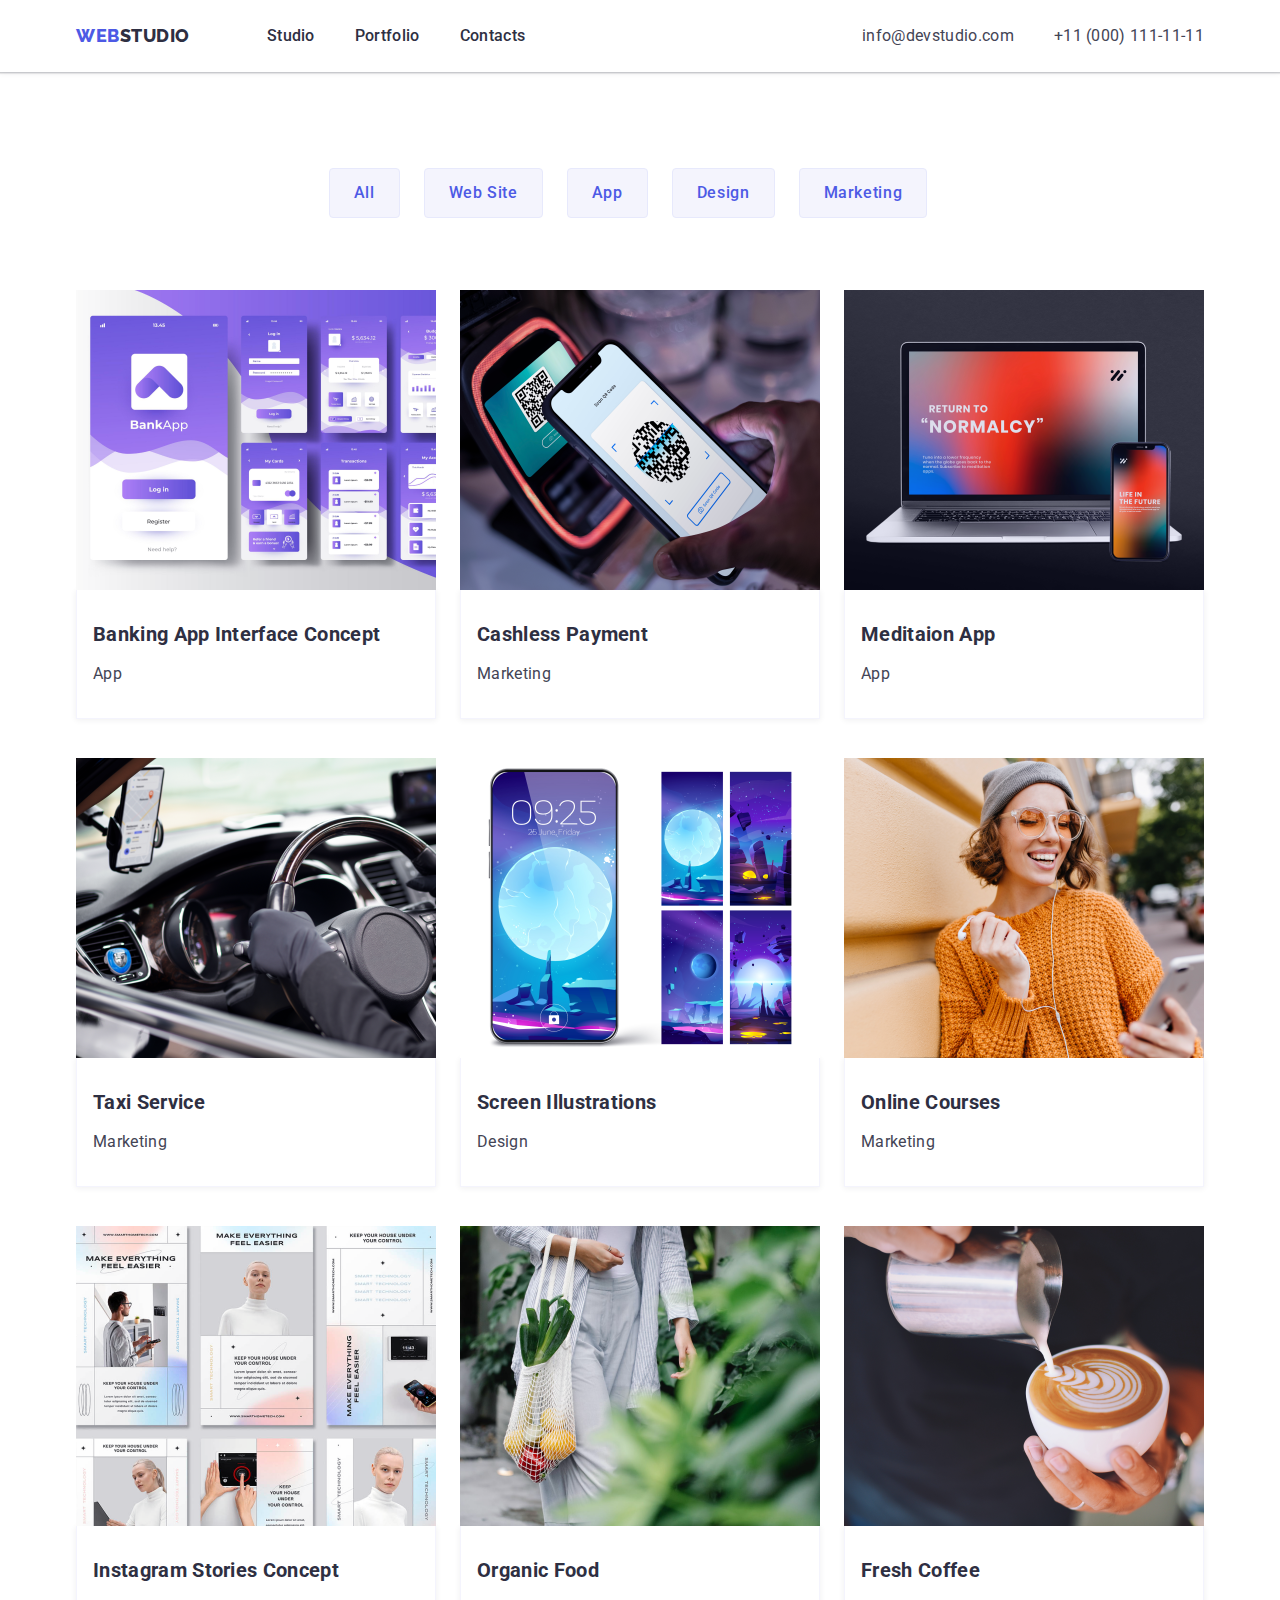
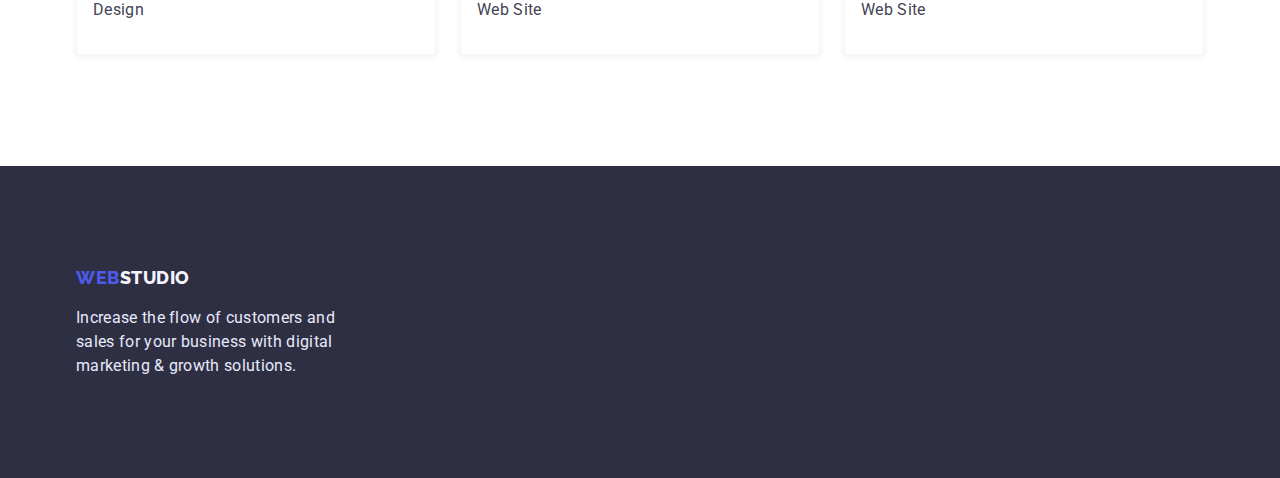
==== portfolio.html @ a2fa14a3 "v.1" ====
<!DOCTYPE html>
<html lang="en">
  <head>
    <meta charset="UTF-8" />
    <meta http-equiv="X-UA-Compatible" content="IE=edge" />
    <meta name="viewport" content="width=device-width, initial-scale=1.0" />
    <link rel="preconnect" href="https://fonts.googleapis.com" />
    <link rel="preconnect" href="https://fonts.gstatic.com" crossorigin />
    <link rel="stylesheet" href="./css/modern-normalize.css" />
    <link
      href="https://fonts.googleapis.com/css2?family=Raleway:wght@800&family=Roboto:wght@400;500;700;900&display=swap"
      rel="stylesheet"
    />
    <link rel="stylesheet" href="./css/styles.css" />
    <title>Portfolio</title>
  </head>
  <body>
    <header class="shadow-header">
      <div class="container btn-container">
        <nav class="primary-nav">
          <a href="./index.html" class="header-logo-web link"
            >Web <span class="header-logo-studio link">studio</span></a
          >
          <ul class="list nav-items">
            <li>
              <a href="./index.html" class="header-navigation link">Studio</a>
            </li>
            <li>
              <a href="./portfolio.html" class="header-navigation link"
                >Portfolio</a
              >
            </li>
            <li>
              <a href="Contacts" class="header-navigation link">Contacts</a>
            </li>
          </ul>
        </nav>
        <ul class="list nav-items">
          <li>
            <a href="mailto:info@devstudio.com" class="contact-link link"
              >info@devstudio.com</a
            >
          </li>
          <li>
            <a href="tel:110001111111" class="contact-link link"
              >+11 (000) 111-11-11</a
            >
          </li>
        </ul>
      </div>
    </header>
    <main>
      <section class="section-size-all">
        <div class="container">
          <ul class="list section-button">
            <li><button type="button" class="header-button">All</button></li>
            <li>
              <button type="button" class="header-button">Web Site</button>
            </li>
            <li><button type="button" class="header-button">App</button></li>
            <li><button type="button" class="header-button">Design</button></li>
            <li>
              <button type="button" class="header-button">Marketing</button>
            </li>
          </ul>
          <h1 class="visually-hidden">Portfolio</h1>
          <ul class="images-portfolio-list list">
            <li class="indent-one">
              <img
                src="images/image8.jpg"
                alt="image 8"
                width="360"
                height="300"
              />
              <div class="list-text">
                <h3 class="item">Banking App Interface Concept</h3>
                <p class="section-item">App</p>
              </div>
            </li>
            <li class="indent-one">
              <img
                src="images/image9.jpg"
                alt="image 9"
                width="360"
                height="300"
              />
              <div class="list-text">
                <h3 class="item">Cashless Payment</h3>
                <p class="section-item">Marketing</p>
              </div>
            </li>
            <li class="indent-one">
              <img
                src="images/image10.jpg"
                alt="image 10"
                width="360"
                height="300"
              />
              <div class="list-text">
                <h3 class="item">Meditaion App</h3>
                <p class="section-item">App</p>
              </div>
            </li>
            <li class="indent-one">
              <img
                src="images/image11.jpg"
                alt="image 11"
                width="360"
                height="300"
              />
              <div class="list-text">
                <h3 class="item">Taxi Service</h3>
                <p class="section-item">Marketing</p>
              </div>
            </li>
            <li class="indent-one">
              <img
                src="images/image12.jpg"
                alt="image 12"
                width="360"
                height="300"
              />
              <div class="list-text">
                <h3 class="item">Screen Illustrations</h3>
                <p class="section-item">Design</p>
              </div>
            </li>
            <li class="indent-one">
              <img
                src="images/image13.jpg"
                alt="image 13"
                width="360"
                height="300"
              />
              <div class="list-text">
                <h3 class="item">Online Courses</h3>
                <p class="section-item">Marketing</p>
              </div>
            </li>
            <li class="indent-one">
              <img
                src="images/image14.jpg"
                alt="image 14"
                width="360"
                height="300"
              />
              <div class="list-text">
                <h3 class="item">Instagram Stories Concept</h3>
                <p class="section-item">Design</p>
              </div>
            </li>
            <li class="indent-one">
              <img
                src="images/image15.jpg"
                alt="image 15"
                width="360"
                height="300"
              />
              <div class="list-text">
                <h3 class="item">Organic Food</h3>
                <p class="section-item">Web Site</p>
              </div>
            </li>
            <li class="indent-one">
              <img
                src="images/image16.jpg"
                alt="image 16"
                width="360"
                height="300"
              />
              <div class="list-text">
                <h3 class="item">Fresh Coffee</h3>
                <p class="section-item">Web Site</p>
              </div>
            </li>
          </ul>
        </div>
      </section>
    </main>
    <footer class="footer-background btn-container">
      <div class="container">
        <a href="./index.html" class="header-logo-web link footer-logo"
          >Web <span class="header-logo-st link">studio</span></a
        >
        <p class="footer footer-content">
          Increase the flow of customers and sales for your business with
          digital marketing & growth solutions.
        </p>
      </div>
    </footer>
  </body>
</html>
---- css/styles.css ----
* {
  margin: 0;
  padding: 0;
  list-style: none;
  box-sizing: border-box;
}
p,
h1,
h2,
h3,
h4,
h5,
h6 {
  margin: 0;
}

ul,
ol {
  margin: 0;
  padding-left: 0;
}

.container {
  width: 1158px;
  margin: 0 auto;
  padding-left: 15px;
  padding-right: 15px;
  /* outline: 1px solid red; */
}

:root {
  --color-hover-focus: #4d5ae5;
  --background-btn: #4d5ae5;
  --color-text: #2e2f42;
  --font-primary: "Roboto";
  --font-secondary: "Raleway";
}

.visually-hidden {
  position: absolute;
  width: 1px;
  height: 1px;
  margin: -1px;
  border: 0;
  padding: 0;
  white-space: nowrap;
  clip-path: inset(100%);
  clip: rect(0 0 0 0);
  overflow: hidden;
}

body {
  font-family: var(--font-primary);
  color: var(--color-text);
  font-weight: 500;
  font-size: 16px;
  line-height: 1.5;
  letter-spacing: 0.02em;
}

/* Top */

.header-logo-web {
  font-family: var(--font-secondary);
  font-weight: 800;
  font-size: 18px;
  line-height: 1.33;
  display: flex;
  align-items: center;
  letter-spacing: 0.03em;
  text-transform: uppercase;
  color: var(--color-hover-focus);
}
.header-logo-studio {
  font-family: var(--font-secondary);
  font-weight: 800;
  font-size: 18px;
  line-height: 1.33;
  display: flex;
  align-items: center;
  letter-spacing: 0.03em;
  text-transform: uppercase;
  color: var(--color-text);
  padding-right: 77px;
}
.header-logo-st {
  font-family: var(--font-secondary);
  font-weight: 800;
  font-size: 18px;
  line-height: 1.17;
  display: flex;
  align-items: center;
  letter-spacing: 0.03em;
  text-transform: uppercase;
  color: #f4f4fd;
}
.header-navigation {
  color: var(--color-text);
}

.header-navigation:hover,
.header-navigation:focus {
  color: var(--color-hover-focus);
}

.shadow-header {
  box-shadow: 0px 2px 1px rgba(46, 47, 66, 0.08),
    0px 1px 1px rgba(46, 47, 66, 0.16), 0px 1px 6px rgba(46, 47, 66, 0.08);
}

.primary-nav {
  display: flex;
  align-items: center;
  margin-right: auto;
  padding: 0;
}

.nav-items {
  display: flex;
  align-items: center;
  gap: 40px;

  padding-top: 24px;
  margin-bottom: 24px;
  margin-left: auto;
}

.contact-link {
  color: #434455;
  font-weight: 400;
}

.contact-link:hover,
.contact-link:focus {
  color: var(--color-hover-focus);
}

/* Main Page */
.title {
  font-size: 56px;
  line-height: 1.07;
  color: #ffffff;
  text-align: center;
}
.section-background {
  background: #2e2f42;
  background-image: linear-gradient(
    rgba(46, 47, 66, 0.7), 
    rgba(46, 47, 66, 0.7)
    ), 
    url(../images/people-office-bg.jpg);
  background-repeat: no-repeat;
  background-position: center;
  background-size: cover;
  margin: auto;
  background-position: center;
  padding-top: 192px;
  padding-bottom: 192px;
}

.indent-title {
  max-width: 492px;
  margin: 0 auto;
  margin-bottom: 48px;
  max-width: 496px;
}
.header-btn {
  font-weight: 500;
  font-size: 16px;
  line-height: 1.19;
  flex-direction: row;
  align-items: flex-start;
  padding: 16px 32px;
  gap: 10px;
  align-items: center;
  letter-spacing: 0.04em;
  color: #ffffff;
  background: var(--background-btn);
  cursor: pointer;
  font-family: inherit;
  border: none;
  width: 170px;
  height: 51px;
  left: 635px;
  top: 432px;
  box-shadow: 0px 4px 4px rgba(0, 0, 0, 0.15);
  border-radius: 4px;
  display: block;
  flex-direction: row;
  align-items: flex-start;
  margin-left: auto;
  margin-right: auto;
  text-transform: none;
}
.header-btn:hover,
.header-btn:focus {
  background: #404bbf;
}
.btn-container {
  display: flex;
}

.soft-skills {
  font-size: 20px;
  line-height: 1.2;
}

.section-size {
  padding-top: 120px;
  padding-bottom: 120px;
}
.section-size-work {
  padding-bottom: 120px;
}

.about-list {
  display: flex;
  gap: 24px;
  justify-content: center;
}

.about-list-team {
  display: flex;
  gap: 24px;
  justify-content: center;
}

.text {
  color: #434455;
  order: 1;
  flex-grow: 0;
  margin: 0;
  margin-top: 8px;
  letter-spacing: 0.02em;
  font-style: normal;
  font-weight: 400;
}
.indent-text {
  width: calc((100% - 72px) / 4);
}

.subtitle-one {
  font-size: 36px;
  line-height: 1.11;
  margin: 0 auto;
  display: block;
  text-align: center;
  letter-spacing: 0.02em;
  text-transform: capitalize;
  margin-bottom: 72px;
}

.subtitle {
  box-sizing: border-box;
  display: block;
  font-size: 36px;
  line-height: 1.11;
  align-items: center;
  text-align: center;
  text-transform: capitalize;
  margin-bottom: 72px;
}

.images {
  background: #ffffff;
}

.images-item {
  display: flex;
  flex-direction: column;
  align-items: flex-start;
  padding: 0px;
  width: calc((100% - 48px) / 3);
  border: 1px solid #e7e9fc;
}

.img-item {
  width: calc((100% - 48px) / 4);
}

.team-text {
  background: #ffffff;
  text-align: center;
  padding-top: 32px;
  padding-bottom: 32px;
  box-shadow: 0px 1px 6px rgba(46, 47, 66, 0.08),
    0px 1px 1px rgba(46, 47, 66, 0.16), 0px 2px 1px rgba(46, 47, 66, 0.08);
  border-radius: 0px 0px 4px 4px;
}

.background {
  background: #f4f4fd;
  padding: 0;
  padding-top: 120px;
  padding-bottom: 120px;
}

/* List ul, ol */
.list {
  list-style: none;
}

.link {
  text-decoration: none;
}

/* Portfolio */

.section-size-all {
  padding-top: 96px;
  padding-bottom: 120px;
}

.header-button {
  margin-right: 24px;
  font-weight: 500;
  font-size: 16px;
  line-height: 1.5;
  color: var(--color-hover-focus);
  background: #f4f4fd;
  cursor: pointer;
  font-family: inherit;
  border: none;
  box-sizing: border-box;
  letter-spacing: 0.04em;
  border-radius: 4px;
  padding: 12px 24px;
  border: 1px solid #e7e9fc;
  border-radius: 4px;
}

.header-button:hover,
.header-button:focus {
  color: #ffffff;
  background: var(--background-btn);
}
.section-button {
  display: flex;
  flex-direction: row;
  margin: auto;
  justify-content: center;
  align-items: center;
  text-align: center;
  margin-bottom: 72px;
}
.item {
  font-size: 20px;
  line-height: 1.2;
  text-align: center;
  margin-bottom: 8px;
}
.section-item {
  text-align: center;
  color: #434455;
  font-weight: 400;
}

.list-text {
  display: flex;
  flex-direction: column;
  justify-content: center;
  align-items: flex-start;
  padding: 0px 16px;
  gap: 8px;
  padding-top: 32px;
  padding-bottom: 32px;
  border-bottom: 0.5px solid #f4f4fd;
  border-left: 0.5px solid #f4f4fd;
  border-right: 0.5px solid #f4f4fd;
  box-shadow: 0px 1px 6px rgba(46, 47, 66, 0.08);
}
img {
  display: block;
  max-width: 100%;
  height: auto;
}

.images-portfolio-list {
  display: flex;
  flex-wrap: wrap;
  column-gap: 24px;
  row-gap: 48px;
}

.indent-one {
  width: calc((100% - 48px) / 3);

  width: 360px;
  height: 420px;
  left: 156px;
  top: 288px;
}

/* Bottom */

.footer {
  color: #e7e9fc;
  font-weight: 400;
}
.footer-background {
  background-color: #2e2f42;
  padding-top: 100px;
  padding-bottom: 100px;
}

.footer-logo {
  margin: 0;
}

.footer-content {
  margin: 0;
  padding-top: 16px;
  max-width: 264px;
}

.footer-social{
  
}

.footer-soc-list{display: flex;
gap: 16px;

}

.footer-soc-item{
  width: 40px;
  height: 40px;
}

.footer-soc-title {
font-weight: 500;
letter-spacing: 0.02em;
margin-top: 0;
margin-bottom: 16px;
color: #FFFFFF;
}

.footer-soc-icon{
  fill: #FFFFFF;
}
.footer-soc-link:hover,
.footer-soc-link:focus {
  background-color: #31D0AA;
}



.footer-soc-link{
  display: flex;
  align-items: center;
  justify-content: center;
  width: 100%;
  height: 100%;
  background-color:  rgba(255, 255, 255, 0.1);
  border-radius: 50%;
  
 
}
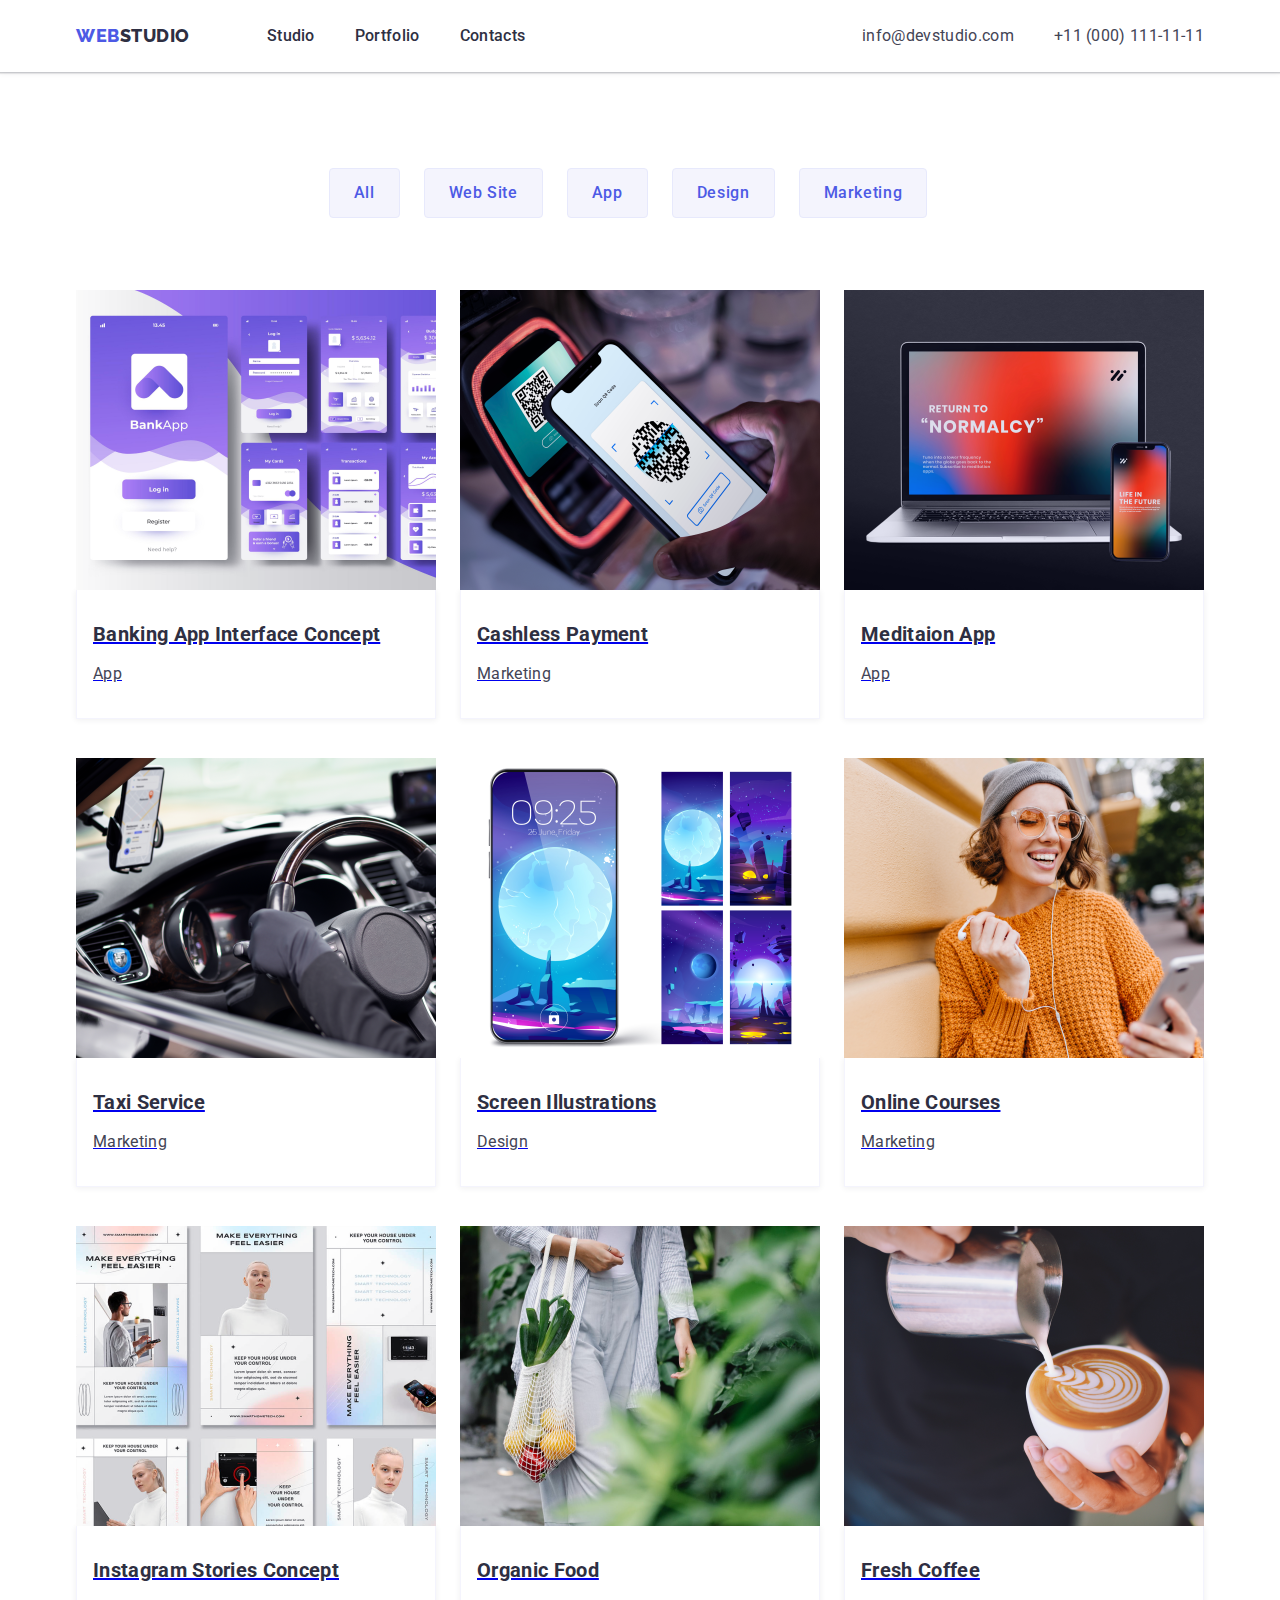
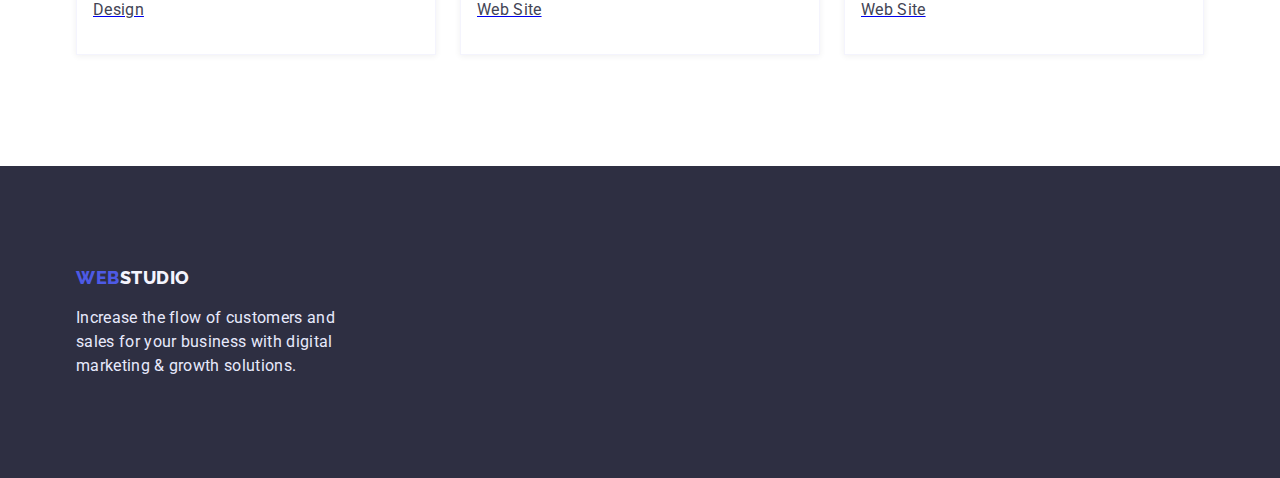
==== commit 6249fda5: "v.1" ====
--- a/portfolio.html
+++ b/portfolio.html
@@ -66,6 +66,7 @@
           <h1 class="visually-hidden">Portfolio</h1>
           <ul class="images-portfolio-list list">
             <li class="indent-one">
+              <a href="filter-items-link">
               <img
                 src="images/image8.jpg"
                 alt="image 8"
@@ -76,8 +77,10 @@
                 <h3 class="item">Banking App Interface Concept</h3>
                 <p class="section-item">App</p>
               </div>
-            </li>
-            <li class="indent-one">
+            </a>
+            </li>
+            <li class="indent-one">
+              <a href="filter-items-link">
               <img
                 src="images/image9.jpg"
                 alt="image 9"
@@ -88,8 +91,10 @@
                 <h3 class="item">Cashless Payment</h3>
                 <p class="section-item">Marketing</p>
               </div>
-            </li>
-            <li class="indent-one">
+            </a>
+            </li>
+            <li class="indent-one">
+              <a href="filter-items-link">
               <img
                 src="images/image10.jpg"
                 alt="image 10"
@@ -100,8 +105,10 @@
                 <h3 class="item">Meditaion App</h3>
                 <p class="section-item">App</p>
               </div>
-            </li>
-            <li class="indent-one">
+            </a>
+            </li>
+            <li class="indent-one">
+              <a href="filter-items-link">
               <img
                 src="images/image11.jpg"
                 alt="image 11"
@@ -112,8 +119,10 @@
                 <h3 class="item">Taxi Service</h3>
                 <p class="section-item">Marketing</p>
               </div>
-            </li>
-            <li class="indent-one">
+            </a>
+            </li>
+            <li class="indent-one">
+              <a href="filter-items-link">
               <img
                 src="images/image12.jpg"
                 alt="image 12"
@@ -124,8 +133,10 @@
                 <h3 class="item">Screen Illustrations</h3>
                 <p class="section-item">Design</p>
               </div>
-            </li>
-            <li class="indent-one">
+            </a>
+            </li>
+            <li class="indent-one">
+              <a href="filter-items-link">
               <img
                 src="images/image13.jpg"
                 alt="image 13"
@@ -136,8 +147,10 @@
                 <h3 class="item">Online Courses</h3>
                 <p class="section-item">Marketing</p>
               </div>
-            </li>
-            <li class="indent-one">
+            </a>
+            </li>
+            <li class="indent-one">
+              <a href="filter-items-link">
               <img
                 src="images/image14.jpg"
                 alt="image 14"
@@ -148,8 +161,10 @@
                 <h3 class="item">Instagram Stories Concept</h3>
                 <p class="section-item">Design</p>
               </div>
-            </li>
-            <li class="indent-one">
+            </a>
+            </li>
+            <li class="indent-one">
+              <a href="filter-items-link">
               <img
                 src="images/image15.jpg"
                 alt="image 15"
@@ -160,8 +175,10 @@
                 <h3 class="item">Organic Food</h3>
                 <p class="section-item">Web Site</p>
               </div>
-            </li>
-            <li class="indent-one">
+            </a>
+            </li>
+            <li class="indent-one">
+              <a href="filter-items-link">
               <img
                 src="images/image16.jpg"
                 alt="image 16"
@@ -172,6 +189,7 @@
                 <h3 class="item">Fresh Coffee</h3>
                 <p class="section-item">Web Site</p>
               </div>
+            </a>
             </li>
           </ul>
         </div>
--- a/css/styles.css
+++ b/css/styles.css
@@ -145,13 +145,14 @@
 .section-background {
   background: #2e2f42;
   background-image: linear-gradient(
-    rgba(46, 47, 66, 0.7), 
-    rgba(46, 47, 66, 0.7)
-    ), 
+      rgba(46, 47, 66, 0.7),
+      rgba(46, 47, 66, 0.7)
+    ),
     url(../images/people-office-bg.jpg);
   background-repeat: no-repeat;
   background-position: center;
   background-size: cover;
+  max-width: 1440px;
   margin: auto;
   background-position: center;
   padding-top: 192px;
@@ -195,10 +196,44 @@
 .header-btn:hover,
 .header-btn:focus {
   background: #404bbf;
+box-shadow: 0px 4px 4px rgba(0, 0, 0, 0.15);
+border-radius: 4px;
 }
 .btn-container {
   display: flex;
 }
+
+
+.soft-list{
+  display: flex;
+  justify-content: center;
+  text-align: center;
+  gap: 24px;
+  margin-bottom: 8px;
+}
+
+.soft-item{
+  width: 264px;
+  height: 112px;
+}
+
+
+.soft-link{
+  display: flex;
+  align-items: center;
+  justify-content: center;
+  width: 100%;
+  height: 100%;
+  background: rgba(244, 244, 253, 1);
+border-radius: 4px;
+}
+
+.soft-icon{
+  fill: #2E2F42;
+
+
+}
+
 
 .soft-skills {
   font-size: 20px;
@@ -293,6 +328,89 @@
   padding: 0;
   padding-top: 120px;
   padding-bottom: 120px;
+}
+
+.team-card-list {
+  display: flex;
+  justify-content: center;
+  text-align: center;
+  gap: 24px;
+
+  margin-top: 12px;
+}
+
+.team-card-item {
+  width: 40px;
+  height: 40px;
+}
+
+.team-card-link {
+  display: flex;
+  align-items: center;
+  justify-content: center;
+  width: 100%;
+  height: 100%;
+  background-color: rgba(77, 90, 229, 1);
+  border-radius: 50%;
+}
+
+.team-card-link:hover,
+.team-card-link:focus {
+  background-color: rgba(64, 75, 191, 1);
+}
+
+.team-card-icon {
+  fill: #ffffff;
+}
+
+.customers {
+  padding-top: 120px;
+  padding-bottom: 120px;
+}
+
+.customers-title {
+  font-weight: 700;
+  font-size: 36px;
+  line-height: 1.67;
+  text-align: center;
+  letter-spacing: 0.03em;
+  margin-bottom: 72px;
+}
+
+.customers-list {
+  display: flex;
+  gap: 24px;
+}
+
+.customers-item {
+  width: 168px;
+  height: 88px;
+}
+
+.customers-link {
+  display: flex;
+  align-items: center;
+  justify-content: center;
+  width: 100%;
+  height: 100%;
+  border: 1px solid #8e8f99;
+  border-radius: 4px;
+}
+
+.customers-link:hover,
+.customers-link:focus {
+  border: 1px solid #4d5ae5;
+}
+
+.customers-link:hover .costumers-icon,
+.customers-link:focus .costumers-icon {
+  fill: #4d5ae5;
+}
+
+.costumers-icon {
+  fill: #8e8f99;
+  width: 104px;
+  height: 56px;
 }
 
 /* List ul, ol */
@@ -333,6 +451,8 @@
 .header-button:focus {
   color: #ffffff;
   background: var(--background-btn);
+  border: 1px solid #E7E9FC;
+border-radius: 4px;
 }
 .section-button {
   display: flex;
@@ -348,6 +468,8 @@
   line-height: 1.2;
   text-align: center;
   margin-bottom: 8px;
+  color: #2E2F42;
+  text-decoration: none;
 }
 .section-item {
   text-align: center;
@@ -368,7 +490,15 @@
   border-left: 0.5px solid #f4f4fd;
   border-right: 0.5px solid #f4f4fd;
   box-shadow: 0px 1px 6px rgba(46, 47, 66, 0.08);
-}
+  
+}
+
+.list-text:hover{
+  box-shadow: 0px 1px 6px rgba(46, 47, 66, 0.08),
+  0px 1px 1px rgba(46, 47, 66, 0.16), 
+  0px 2px 1px rgba(46, 47, 66, 0.08);
+}
+
 img {
   display: block;
   max-width: 100%;
@@ -384,11 +514,21 @@
 
 .indent-one {
   width: calc((100% - 48px) / 3);
-
   width: 360px;
   height: 420px;
   left: 156px;
   top: 288px;
+  
+}
+
+.filter-items-link{
+  display: block;
+  text-decoration: none;
+ }
+
+.filter-items-link:hover{ box-shadow: 0px 1px 6px rgba(46, 47, 66, 0.08),
+  0px 1px 1px rgba(46, 47, 66, 0.16), 
+  0px 2px 1px rgba(46, 47, 66, 0.08);
 }
 
 /* Bottom */
@@ -413,46 +553,41 @@
   max-width: 264px;
 }
 
-.footer-social{
-  
-}
-
-.footer-soc-list{display: flex;
-gap: 16px;
-
-}
-
-.footer-soc-item{
+.footer-social {
+}
+
+.footer-soc-list {
+  display: flex;
+  gap: 16px;
+}
+
+.footer-soc-item {
   width: 40px;
   height: 40px;
 }
 
 .footer-soc-title {
-font-weight: 500;
-letter-spacing: 0.02em;
-margin-top: 0;
-margin-bottom: 16px;
-color: #FFFFFF;
-}
-
-.footer-soc-icon{
-  fill: #FFFFFF;
+  font-weight: 500;
+  letter-spacing: 0.02em;
+  margin-top: 0;
+  margin-bottom: 16px;
+  color: #ffffff;
+}
+
+.footer-soc-icon {
+  fill: #ffffff;
 }
 .footer-soc-link:hover,
 .footer-soc-link:focus {
-  background-color: #31D0AA;
-}
-
-
-
-.footer-soc-link{
+  background-color: #31d0aa;
+}
+
+.footer-soc-link {
   display: flex;
   align-items: center;
   justify-content: center;
   width: 100%;
   height: 100%;
-  background-color:  rgba(255, 255, 255, 0.1);
+  background-color: rgba(255, 255, 255, 0.1);
   border-radius: 50%;
-  
- 
-}
+}
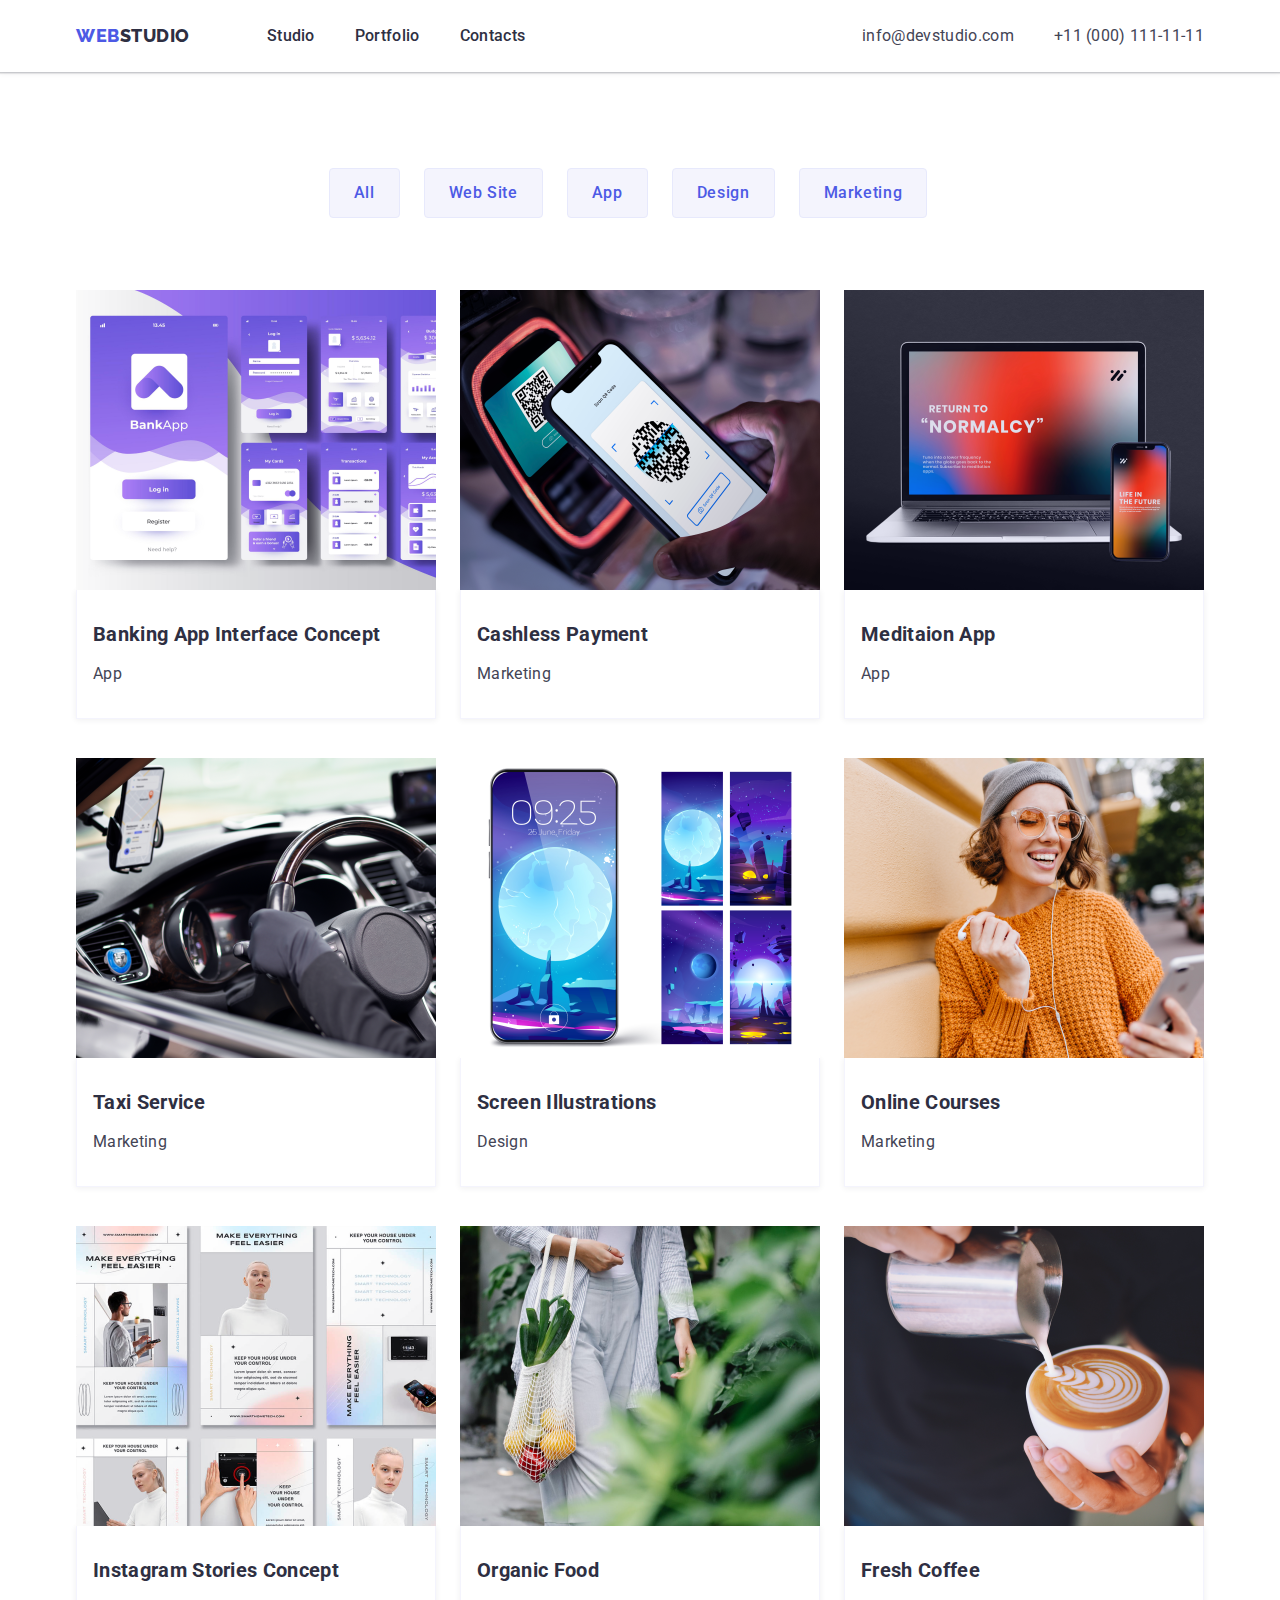
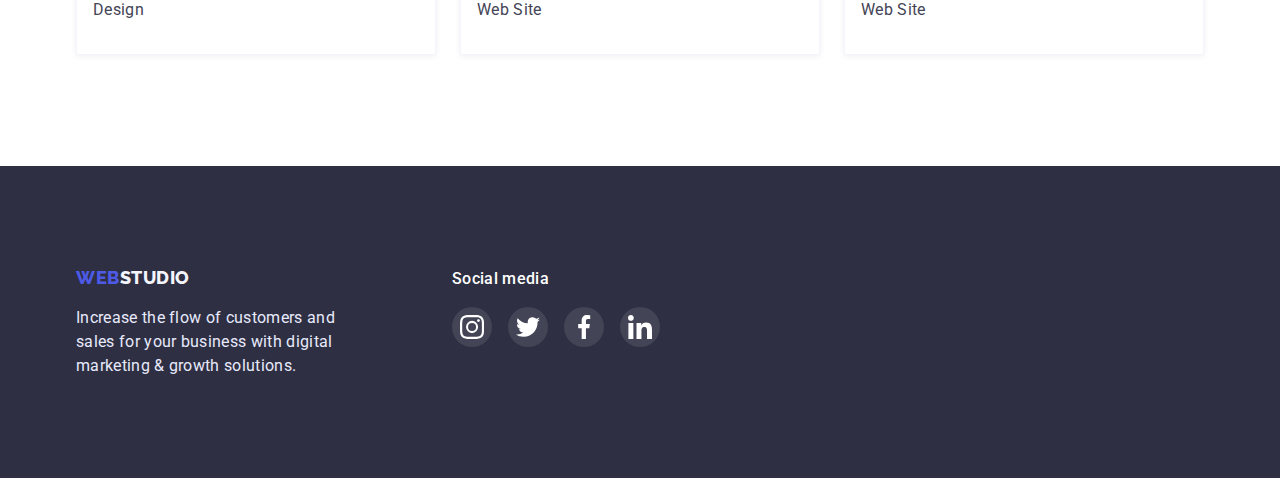
==== commit 02aca999: "v.1" ====
--- a/portfolio.html
+++ b/portfolio.html
@@ -66,7 +66,7 @@
           <h1 class="visually-hidden">Portfolio</h1>
           <ul class="images-portfolio-list list">
             <li class="indent-one">
-              <a href="filter-items-link">
+              <a href="" class="filter-items-link">
               <img
                 src="images/image8.jpg"
                 alt="image 8"
@@ -80,7 +80,7 @@
             </a>
             </li>
             <li class="indent-one">
-              <a href="filter-items-link">
+              <a href="" class="filter-items-link">
               <img
                 src="images/image9.jpg"
                 alt="image 9"
@@ -94,7 +94,7 @@
             </a>
             </li>
             <li class="indent-one">
-              <a href="filter-items-link">
+              <a href="" class="filter-items-link">
               <img
                 src="images/image10.jpg"
                 alt="image 10"
@@ -108,7 +108,7 @@
             </a>
             </li>
             <li class="indent-one">
-              <a href="filter-items-link">
+              <a href="" class="filter-items-link">
               <img
                 src="images/image11.jpg"
                 alt="image 11"
@@ -122,7 +122,7 @@
             </a>
             </li>
             <li class="indent-one">
-              <a href="filter-items-link">
+              <a href="" class="filter-items-link">
               <img
                 src="images/image12.jpg"
                 alt="image 12"
@@ -136,7 +136,7 @@
             </a>
             </li>
             <li class="indent-one">
-              <a href="filter-items-link">
+              <a href="" class="filter-items-link">
               <img
                 src="images/image13.jpg"
                 alt="image 13"
@@ -150,7 +150,7 @@
             </a>
             </li>
             <li class="indent-one">
-              <a href="filter-items-link">
+              <a href="" class="filter-items-link">
               <img
                 src="images/image14.jpg"
                 alt="image 14"
@@ -164,7 +164,7 @@
             </a>
             </li>
             <li class="indent-one">
-              <a href="filter-items-link">
+              <a href="" class="filter-items-link">
               <img
                 src="images/image15.jpg"
                 alt="image 15"
@@ -178,7 +178,7 @@
             </a>
             </li>
             <li class="indent-one">
-              <a href="filter-items-link">
+              <a href="" class="filter-items-link">
               <img
                 src="images/image16.jpg"
                 alt="image 16"
@@ -197,6 +197,7 @@
     </main>
     <footer class="footer-background btn-container">
       <div class="container">
+        <div class="footer-container">
         <a href="./index.html" class="header-logo-web link footer-logo"
           >Web <span class="header-logo-st link">studio</span></a
         >
@@ -205,6 +206,40 @@
           digital marketing & growth solutions.
         </p>
       </div>
+      <div class="footer-social">
+        <p class="footer-soc-title">Social media</p>
+        <ul class="footer-soc-list list">
+          <li class="footer-soc-item">
+            <a href="" class="footer-soc-link link">
+              <svg class="footer-soc-icon" width="24" height="24">
+                <use href="./images/icons.svg#icon-instagram-1"></use>
+              </svg>
+            </a>
+          </li>
+          <li class="footer-soc-item">
+            <a href="" class="footer-soc-link link">
+              <svg class="footer-soc-icon" width="24" height="24">
+                <use href="./images/icons.svg#icon-twitter-1"></use>
+              </svg>
+            </a>
+          </li>
+          <li class="footer-soc-item">
+            <a href="" class="footer-soc-link link">
+              <svg class="footer-soc-icon" width="24" height="24">
+                <use href="./images/icons.svg#icon-facebook-1"></use>
+              </svg>
+            </a>
+          </li>
+          <li class="footer-soc-item">
+            <a href="" class="footer-soc-link link">
+              <svg class="footer-soc-icon" width="24" height="24">
+                <use href="./images/icons.svg#icon-linkedin-1"></use>
+              </svg>
+            </a>
+          </li>
+        </ul>
+      </div>
+    </div>
     </footer>
   </body>
 </html>
--- a/css/styles.css
+++ b/css/styles.css
@@ -550,10 +550,11 @@
 .footer-content {
   margin: 0;
   padding-top: 16px;
-  max-width: 264px;
+  width: 264px;
 }
 
 .footer-social {
+  margin-left: 120px;
 }
 
 .footer-soc-list {
@@ -591,3 +592,12 @@
   background-color: rgba(255, 255, 255, 0.1);
   border-radius: 50%;
 }
+
+.footer-container{
+  max-width: 256px;
+
+}
+.footer-background .container {
+  display: flex;
+  align-items: baseline;
+}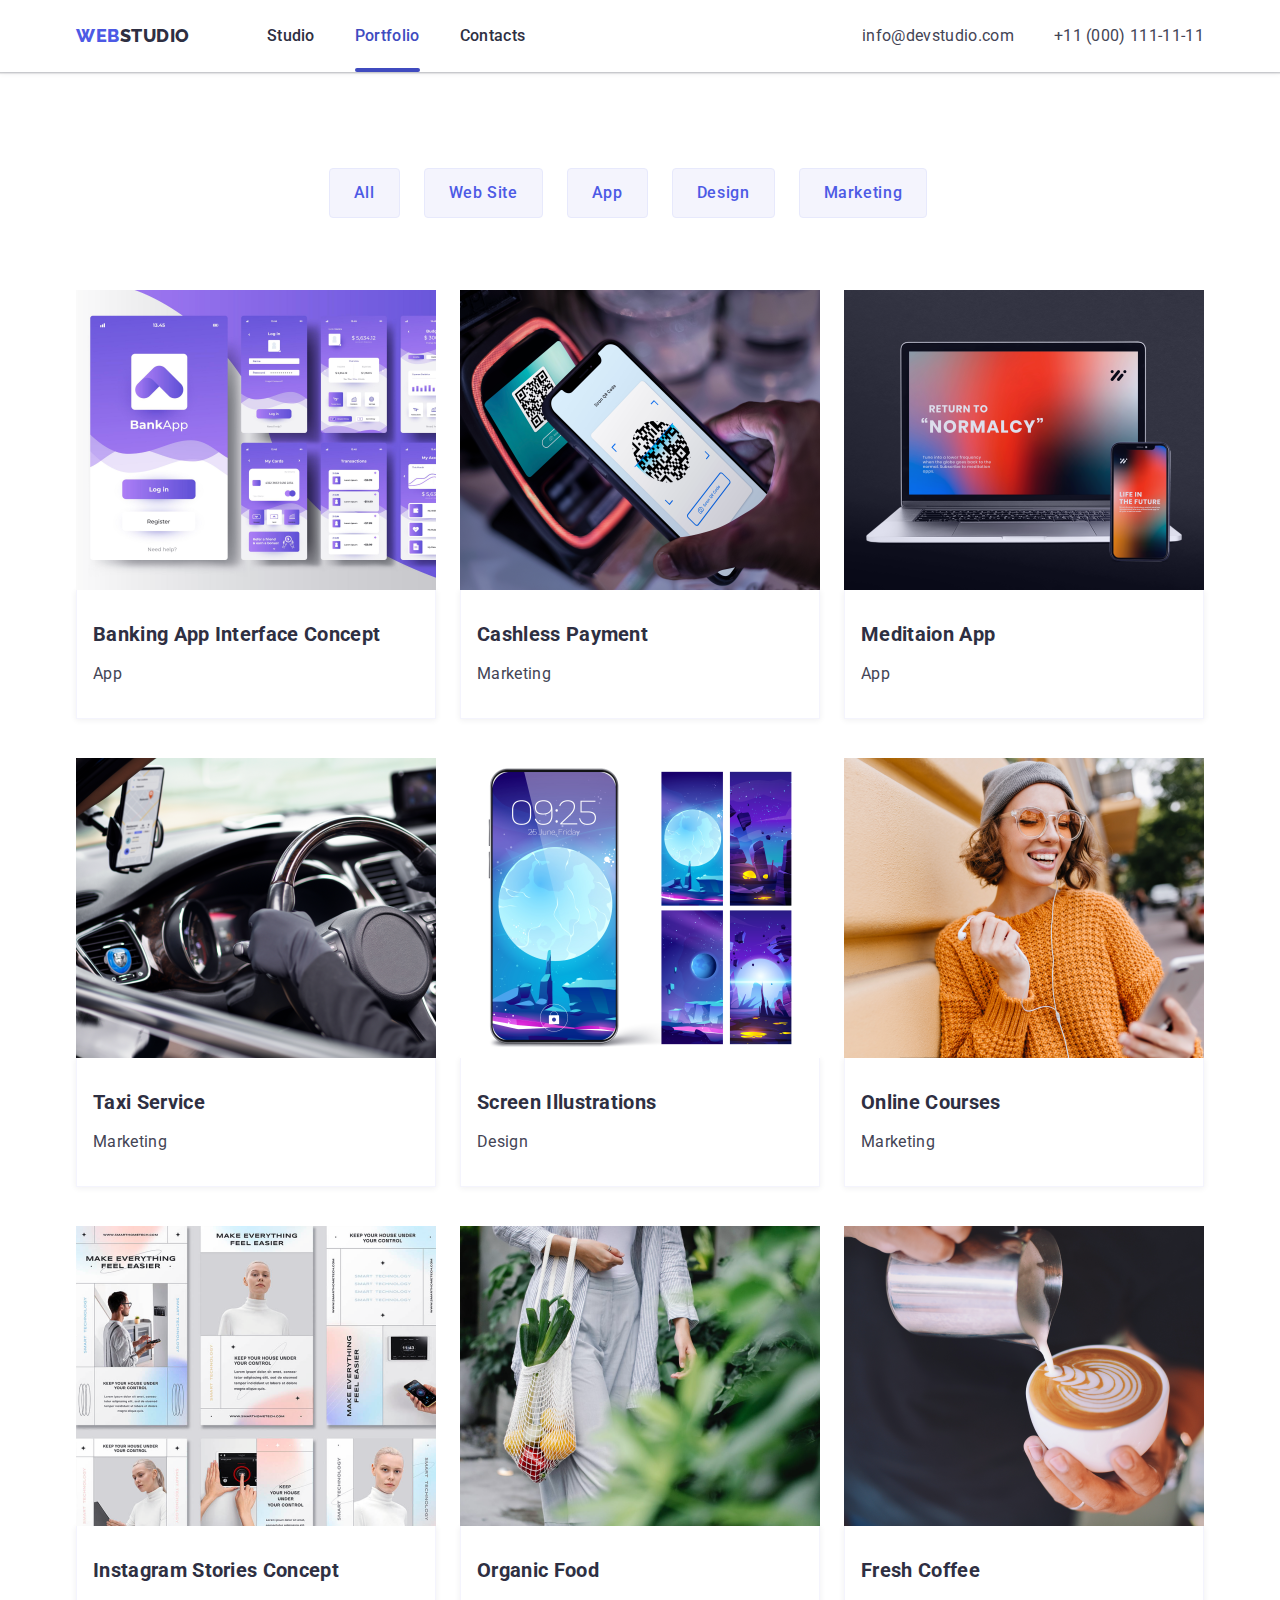
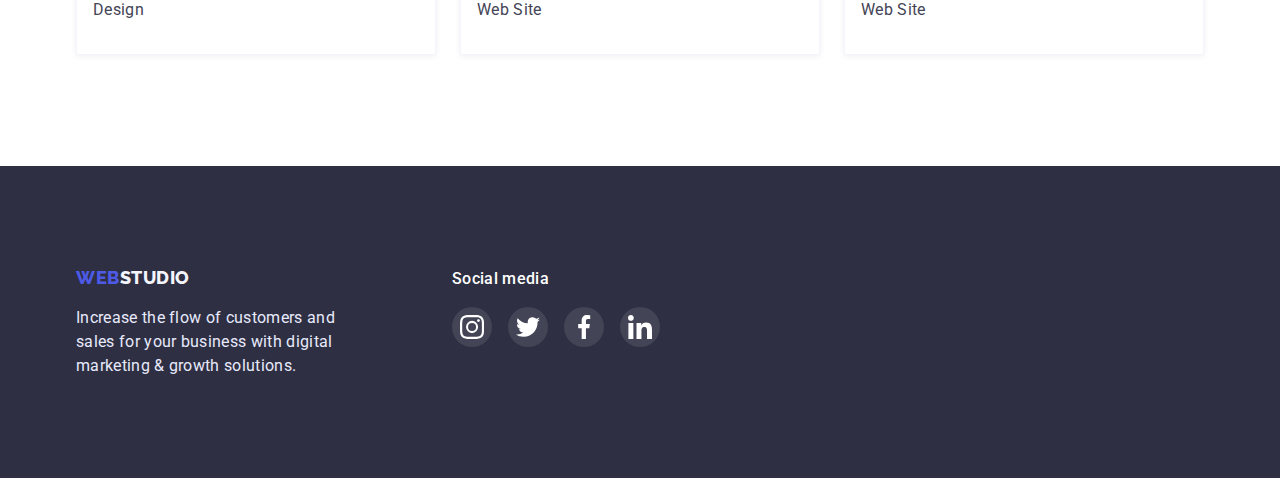
==== commit 91d527a2: "v.1" ====
--- a/portfolio.html
+++ b/portfolio.html
@@ -26,7 +26,7 @@
               <a href="./index.html" class="header-navigation link">Studio</a>
             </li>
             <li>
-              <a href="./portfolio.html" class="header-navigation link"
+              <a href="./portfolio.html" class="header-navigation link current"
                 >Portfolio</a
               >
             </li>
@@ -67,129 +67,192 @@
           <ul class="images-portfolio-list list">
             <li class="indent-one">
               <a href="" class="filter-items-link">
-              <img
-                src="images/image8.jpg"
-                alt="image 8"
-                width="360"
-                height="300"
-              />
-              <div class="list-text">
-                <h3 class="item">Banking App Interface Concept</h3>
-                <p class="section-item">App</p>
-              </div>
-            </a>
-            </li>
-            <li class="indent-one">
-              <a href="" class="filter-items-link">
-              <img
-                src="images/image9.jpg"
-                alt="image 9"
-                width="360"
-                height="300"
-              />
-              <div class="list-text">
-                <h3 class="item">Cashless Payment</h3>
-                <p class="section-item">Marketing</p>
-              </div>
-            </a>
-            </li>
-            <li class="indent-one">
-              <a href="" class="filter-items-link">
-              <img
-                src="images/image10.jpg"
-                alt="image 10"
-                width="360"
-                height="300"
-              />
-              <div class="list-text">
-                <h3 class="item">Meditaion App</h3>
-                <p class="section-item">App</p>
-              </div>
-            </a>
-            </li>
-            <li class="indent-one">
-              <a href="" class="filter-items-link">
-              <img
-                src="images/image11.jpg"
-                alt="image 11"
-                width="360"
-                height="300"
-              />
-              <div class="list-text">
-                <h3 class="item">Taxi Service</h3>
-                <p class="section-item">Marketing</p>
-              </div>
-            </a>
-            </li>
-            <li class="indent-one">
-              <a href="" class="filter-items-link">
-              <img
-                src="images/image12.jpg"
-                alt="image 12"
-                width="360"
-                height="300"
-              />
-              <div class="list-text">
-                <h3 class="item">Screen Illustrations</h3>
-                <p class="section-item">Design</p>
-              </div>
-            </a>
-            </li>
-            <li class="indent-one">
-              <a href="" class="filter-items-link">
-              <img
-                src="images/image13.jpg"
-                alt="image 13"
-                width="360"
-                height="300"
-              />
-              <div class="list-text">
-                <h3 class="item">Online Courses</h3>
-                <p class="section-item">Marketing</p>
-              </div>
-            </a>
-            </li>
-            <li class="indent-one">
-              <a href="" class="filter-items-link">
-              <img
-                src="images/image14.jpg"
-                alt="image 14"
-                width="360"
-                height="300"
-              />
-              <div class="list-text">
-                <h3 class="item">Instagram Stories Concept</h3>
-                <p class="section-item">Design</p>
-              </div>
-            </a>
-            </li>
-            <li class="indent-one">
-              <a href="" class="filter-items-link">
-              <img
-                src="images/image15.jpg"
-                alt="image 15"
-                width="360"
-                height="300"
-              />
-              <div class="list-text">
-                <h3 class="item">Organic Food</h3>
-                <p class="section-item">Web Site</p>
-              </div>
-            </a>
-            </li>
-            <li class="indent-one">
-              <a href="" class="filter-items-link">
-              <img
-                src="images/image16.jpg"
-                alt="image 16"
-                width="360"
-                height="300"
-              />
-              <div class="list-text">
-                <h3 class="item">Fresh Coffee</h3>
-                <p class="section-item">Web Site</p>
-              </div>
-            </a>
+                <div class="img-wrapper">
+                  <img
+                    src="images/image8.jpg"
+                    alt="image 8"
+                    width="360"
+                    height="300"
+                  />
+                  <p class="overlay">
+                    14 Stylish and User-Friendly App Design Concepts · Task
+                    Manager App · Calorie Tracker App · Exotic Fruit Ecommerce
+                    App · Cloud Storage App
+                  </p>
+                </div>
+                <div class="list-text">
+                  <h3 class="item">Banking App Interface Concept</h3>
+                  <p class="section-item">App</p>
+                </div>
+              </a>
+            </li>
+            <li class="indent-one">
+              <a href="" class="filter-items-link">
+                <div class="img-wrapper">
+                  <img
+                    src="images/image9.jpg"
+                    alt="image 9"
+                    width="360"
+                    height="300"
+                  />
+                  <p class="overlay">
+                    14 Stylish and User-Friendly App Design Concepts · Task
+                    Manager App · Calorie Tracker App · Exotic Fruit Ecommerce
+                    App · Cloud Storage App
+                  </p>
+                </div>
+                <div class="list-text">
+                  <h3 class="item">Cashless Payment</h3>
+                  <p class="section-item">Marketing</p>
+                </div>
+              </a>
+            </li>
+            <li class="indent-one">
+              <a href="" class="filter-items-link">
+                <div class="img-wrapper">
+                  <img
+                    src="images/image10.jpg"
+                    alt="image 10"
+                    width="360"
+                    height="300"
+                  />
+                  <p class="overlay">
+                    14 Stylish and User-Friendly App Design Concepts · Task
+                    Manager App · Calorie Tracker App · Exotic Fruit Ecommerce
+                    App · Cloud Storage App
+                  </p>
+                </div>
+                <div class="list-text">
+                  <h3 class="item">Meditaion App</h3>
+                  <p class="section-item">App</p>
+                </div>
+              </a>
+            </li>
+            <li class="indent-one">
+              <a href="" class="filter-items-link">
+                <div class="img-wrapper">
+                  <img
+                    src="images/image11.jpg"
+                    alt="image 11"
+                    width="360"
+                    height="300"
+                  />
+                  <p class="overlay">
+                    14 Stylish and User-Friendly App Design Concepts · Task
+                    Manager App · Calorie Tracker App · Exotic Fruit Ecommerce
+                    App · Cloud Storage App
+                  </p>
+                </div>
+                <div class="list-text">
+                  <h3 class="item">Taxi Service</h3>
+                  <p class="section-item">Marketing</p>
+                </div>
+              </a>
+            </li>
+            <li class="indent-one">
+              <a href="" class="filter-items-link">
+                <div class="img-wrapper">
+                  <img
+                    src="images/image12.jpg"
+                    alt="image 12"
+                    width="360"
+                    height="300"
+                  />
+                  <p class="overlay">
+                    14 Stylish and User-Friendly App Design Concepts · Task
+                    Manager App · Calorie Tracker App · Exotic Fruit Ecommerce
+                    App · Cloud Storage App
+                  </p>
+                </div>
+                <div class="list-text">
+                  <h3 class="item">Screen Illustrations</h3>
+                  <p class="section-item">Design</p>
+                </div>
+              </a>
+            </li>
+            <li class="indent-one">
+              <a href="" class="filter-items-link">
+                <div class="img-wrapper">
+                  <img
+                    src="images/image13.jpg"
+                    alt="image 13"
+                    width="360"
+                    height="300"
+                  />
+                  <p class="overlay">
+                    14 Stylish and User-Friendly App Design Concepts · Task
+                    Manager App · Calorie Tracker App · Exotic Fruit Ecommerce
+                    App · Cloud Storage App
+                  </p>
+                </div>
+                <div class="list-text">
+                  <h3 class="item">Online Courses</h3>
+                  <p class="section-item">Marketing</p>
+                </div>
+              </a>
+            </li>
+            <li class="indent-one">
+              <a href="" class="filter-items-link">
+                <div class="img-wrapper">
+                  <img
+                    src="images/image14.jpg"
+                    alt="image 14"
+                    width="360"
+                    height="300"
+                  />
+                  <p class="overlay">
+                    14 Stylish and User-Friendly App Design Concepts · Task
+                    Manager App · Calorie Tracker App · Exotic Fruit Ecommerce
+                    App · Cloud Storage App
+                  </p>
+                </div>
+                <div class="list-text">
+                  <h3 class="item">Instagram Stories Concept</h3>
+                  <p class="section-item">Design</p>
+                </div>
+              </a>
+            </li>
+            <li class="indent-one">
+              <a href="" class="filter-items-link">
+                <div class="img-wrapper">
+                  <img
+                    src="images/image15.jpg"
+                    alt="image 15"
+                    width="360"
+                    height="300"
+                  />
+                  <p class="overlay">
+                    14 Stylish and User-Friendly App Design Concepts · Task
+                    Manager App · Calorie Tracker App · Exotic Fruit Ecommerce
+                    App · Cloud Storage App
+                  </p>
+                </div>
+                <div class="list-text">
+                  <h3 class="item">Organic Food</h3>
+                  <p class="section-item">Web Site</p>
+                </div>
+              </a>
+            </li>
+            <li class="indent-one">
+              <a href="" class="filter-items-link">
+                <div class="img-wrapper">
+                  <img
+                    src="images/image16.jpg"
+                    alt="image 16"
+                    width="360"
+                    height="300"
+                  />
+                  <p class="overlay">
+                    14 Stylish and User-Friendly App Design Concepts · Task
+                    Manager App · Calorie Tracker App · Exotic Fruit Ecommerce
+                    App · Cloud Storage App
+                  </p>
+                </div>
+                <div class="list-text">
+                  <h3 class="item">Fresh Coffee</h3>
+                  <p class="section-item">Web Site</p>
+                </div>
+              </a>
             </li>
           </ul>
         </div>
@@ -198,48 +261,48 @@
     <footer class="footer-background btn-container">
       <div class="container">
         <div class="footer-container">
-        <a href="./index.html" class="header-logo-web link footer-logo"
-          >Web <span class="header-logo-st link">studio</span></a
-        >
-        <p class="footer footer-content">
-          Increase the flow of customers and sales for your business with
-          digital marketing & growth solutions.
-        </p>
+          <a href="./index.html" class="header-logo-web link footer-logo"
+            >Web <span class="header-logo-st link">studio</span></a
+          >
+          <p class="footer footer-content">
+            Increase the flow of customers and sales for your business with
+            digital marketing & growth solutions.
+          </p>
+        </div>
+        <div class="footer-social">
+          <p class="footer-soc-title">Social media</p>
+          <ul class="footer-soc-list list">
+            <li class="footer-soc-item">
+              <a href="" class="footer-soc-link link">
+                <svg class="footer-soc-icon" width="24" height="24">
+                  <use href="./images/icons.svg#icon-instagram-1"></use>
+                </svg>
+              </a>
+            </li>
+            <li class="footer-soc-item">
+              <a href="" class="footer-soc-link link">
+                <svg class="footer-soc-icon" width="24" height="24">
+                  <use href="./images/icons.svg#icon-twitter-1"></use>
+                </svg>
+              </a>
+            </li>
+            <li class="footer-soc-item">
+              <a href="" class="footer-soc-link link">
+                <svg class="footer-soc-icon" width="24" height="24">
+                  <use href="./images/icons.svg#icon-facebook-1"></use>
+                </svg>
+              </a>
+            </li>
+            <li class="footer-soc-item">
+              <a href="" class="footer-soc-link link">
+                <svg class="footer-soc-icon" width="24" height="24">
+                  <use href="./images/icons.svg#icon-linkedin-1"></use>
+                </svg>
+              </a>
+            </li>
+          </ul>
+        </div>
       </div>
-      <div class="footer-social">
-        <p class="footer-soc-title">Social media</p>
-        <ul class="footer-soc-list list">
-          <li class="footer-soc-item">
-            <a href="" class="footer-soc-link link">
-              <svg class="footer-soc-icon" width="24" height="24">
-                <use href="./images/icons.svg#icon-instagram-1"></use>
-              </svg>
-            </a>
-          </li>
-          <li class="footer-soc-item">
-            <a href="" class="footer-soc-link link">
-              <svg class="footer-soc-icon" width="24" height="24">
-                <use href="./images/icons.svg#icon-twitter-1"></use>
-              </svg>
-            </a>
-          </li>
-          <li class="footer-soc-item">
-            <a href="" class="footer-soc-link link">
-              <svg class="footer-soc-icon" width="24" height="24">
-                <use href="./images/icons.svg#icon-facebook-1"></use>
-              </svg>
-            </a>
-          </li>
-          <li class="footer-soc-item">
-            <a href="" class="footer-soc-link link">
-              <svg class="footer-soc-icon" width="24" height="24">
-                <use href="./images/icons.svg#icon-linkedin-1"></use>
-              </svg>
-            </a>
-          </li>
-        </ul>
-      </div>
-    </div>
     </footer>
   </body>
 </html>
--- a/css/styles.css
+++ b/css/styles.css
@@ -34,6 +34,7 @@
   --color-text: #2e2f42;
   --font-primary: "Roboto";
   --font-secondary: "Raleway";
+  --transition: 250ms cubic-bezier(0.4, 0, 0.2, 1) linear;
 }
 
 .visually-hidden {
@@ -71,6 +72,7 @@
   text-transform: uppercase;
   color: var(--color-hover-focus);
 }
+
 .header-logo-studio {
   font-family: var(--font-secondary);
   font-weight: 800;
@@ -96,6 +98,8 @@
 }
 .header-navigation {
   color: var(--color-text);
+  transition: color var(--transition);
+  position: relative;
 }
 
 .header-navigation:hover,
@@ -103,6 +107,23 @@
   color: var(--color-hover-focus);
 }
 
+.current {
+  color: #404bbf;
+  display: flex;
+  position: relative;
+}
+
+.header-navigation.current::after {
+  content: "";
+  position: absolute;
+  width: 100%;
+  height: 4px;
+  background-color: #404bbf;
+  border-radius: 2px;
+  left: 0;
+  bottom: -24px;
+}
+
 .shadow-header {
   box-shadow: 0px 2px 1px rgba(46, 47, 66, 0.08),
     0px 1px 1px rgba(46, 47, 66, 0.16), 0px 1px 6px rgba(46, 47, 66, 0.08);
@@ -128,6 +149,7 @@
 .contact-link {
   color: #434455;
   font-weight: 400;
+  transition: color var(--transition);
 }
 
 .contact-link:hover,
@@ -176,7 +198,7 @@
   align-items: center;
   letter-spacing: 0.04em;
   color: #ffffff;
-  background: var(--background-btn);
+  background-color: var(--background-btn);
   cursor: pointer;
   font-family: inherit;
   border: none;
@@ -192,66 +214,61 @@
   margin-left: auto;
   margin-right: auto;
   text-transform: none;
+  transition: background-color var(--transition), box-shadow var(--transition);
 }
 .header-btn:hover,
 .header-btn:focus {
-  background: #404bbf;
-box-shadow: 0px 4px 4px rgba(0, 0, 0, 0.15);
-border-radius: 4px;
+  background-color: #404bbf;
+  box-shadow: 0px 4px 4px rgba(0, 0, 0, 0.15);
+  border-radius: 4px;
 }
 .btn-container {
   display: flex;
 }
 
-
-.soft-list{
-  display: flex;
-  justify-content: center;
-  text-align: center;
+.soft-list {
+  display: flex;
+  list-style: none;
+  padding-left: 0;
+  margin: 0;
   gap: 24px;
-  margin-bottom: 8px;
-}
-
-.soft-item{
+}
+
+.soft-item {
   width: 264px;
   height: 112px;
-}
-
-
-.soft-link{
+  width: calc((100% - 72px) / 4);
+}
+
+.soft-link {
   display: flex;
   align-items: center;
   justify-content: center;
   width: 100%;
   height: 100%;
-  background: rgba(244, 244, 253, 1);
-border-radius: 4px;
-}
-
-.soft-icon{
-  fill: #2E2F42;
-
-
-}
-
+  background-color: rgba(244, 244, 253, 1);
+  border-radius: 4px;
+  margin-bottom: 8px;
+}
+
+.soft-icon {
+  fill: #2e2f42;
+}
 
 .soft-skills {
   font-size: 20px;
   line-height: 1.2;
+  margin-bottom: 8px;
 }
 
 .section-size {
   padding-top: 120px;
   padding-bottom: 120px;
 }
+
 .section-size-work {
+  padding-top: 120px;
   padding-bottom: 120px;
-}
-
-.about-list {
-  display: flex;
-  gap: 24px;
-  justify-content: center;
 }
 
 .about-list-team {
@@ -265,13 +282,9 @@
   order: 1;
   flex-grow: 0;
   margin: 0;
-  margin-top: 8px;
   letter-spacing: 0.02em;
   font-style: normal;
   font-weight: 400;
-}
-.indent-text {
-  width: calc((100% - 72px) / 4);
 }
 
 .subtitle-one {
@@ -314,7 +327,7 @@
 }
 
 .team-text {
-  background: #ffffff;
+  background-color: #ffffff;
   text-align: center;
   padding-top: 32px;
   padding-bottom: 32px;
@@ -324,7 +337,7 @@
 }
 
 .background {
-  background: #f4f4fd;
+  background-color: #f4f4fd;
   padding: 0;
   padding-top: 120px;
   padding-bottom: 120px;
@@ -352,6 +365,7 @@
   height: 100%;
   background-color: rgba(77, 90, 229, 1);
   border-radius: 50%;
+  transition: background-color var(--transition);
 }
 
 .team-card-link:hover,
@@ -361,6 +375,7 @@
 
 .team-card-icon {
   fill: #ffffff;
+  transition: fill var(--transition);
 }
 
 .customers {
@@ -395,6 +410,7 @@
   height: 100%;
   border: 1px solid #8e8f99;
   border-radius: 4px;
+  transition: border var(--transition), fill var(--transition);
 }
 
 .customers-link:hover,
@@ -435,7 +451,7 @@
   font-size: 16px;
   line-height: 1.5;
   color: var(--color-hover-focus);
-  background: #f4f4fd;
+  background-color: #f4f4fd;
   cursor: pointer;
   font-family: inherit;
   border: none;
@@ -445,14 +461,18 @@
   padding: 12px 24px;
   border: 1px solid #e7e9fc;
   border-radius: 4px;
+  transition: background-color var(--transition), border var(--transition),
+    color var(--transition), box-shadow var(--transition);
 }
 
 .header-button:hover,
 .header-button:focus {
   color: #ffffff;
-  background: var(--background-btn);
-  border: 1px solid #E7E9FC;
-border-radius: 4px;
+  background-color: var(--background-btn);
+  border: 1px solid var(--background-btn);
+  box-shadow: 0px 3px 1px rgba(0, 0, 0, 0.1), 0px 2px 1px rgba(0, 0, 0, 0.08),
+    0px 2px 2px rgba(0, 0, 0, 0.12);
+  border-radius: 4px;
 }
 .section-button {
   display: flex;
@@ -468,7 +488,7 @@
   line-height: 1.2;
   text-align: center;
   margin-bottom: 8px;
-  color: #2E2F42;
+  color: #2e2f42;
   text-decoration: none;
 }
 .section-item {
@@ -490,13 +510,12 @@
   border-left: 0.5px solid #f4f4fd;
   border-right: 0.5px solid #f4f4fd;
   box-shadow: 0px 1px 6px rgba(46, 47, 66, 0.08);
-  
-}
-
-.list-text:hover{
+  transition: box-shadow var(--transition);
+}
+
+.list-text:hover {
   box-shadow: 0px 1px 6px rgba(46, 47, 66, 0.08),
-  0px 1px 1px rgba(46, 47, 66, 0.16), 
-  0px 2px 1px rgba(46, 47, 66, 0.08);
+    0px 1px 1px rgba(46, 47, 66, 0.16), 0px 2px 1px rgba(46, 47, 66, 0.08);
 }
 
 img {
@@ -518,17 +537,46 @@
   height: 420px;
   left: 156px;
   top: 288px;
-  
-}
-
-.filter-items-link{
+}
+
+.filter-items-link {
   display: block;
   text-decoration: none;
- }
-
-.filter-items-link:hover{ box-shadow: 0px 1px 6px rgba(46, 47, 66, 0.08),
-  0px 1px 1px rgba(46, 47, 66, 0.16), 
-  0px 2px 1px rgba(46, 47, 66, 0.08);
+  transition: box-shadow var(--transition);
+}
+
+.filter-items-link:hover {
+  box-shadow: 0px 1px 6px rgba(46, 47, 66, 0.08),
+    0px 1px 1px rgba(46, 47, 66, 0.16), 0px 2px 1px rgba(46, 47, 66, 0.08);
+}
+
+.overlay {
+  position: absolute;
+  width: 100%;
+  height: 100%;
+  left: 0px;
+  top: 0px;
+  transform: translate(0, 100%);
+  font-size: 16px;
+  font-weight: 400;
+  letter-spacing: 0.02em;
+  color: #f4f4fd;
+  background-color: rgba(77, 90, 229, 1);
+  padding-left: 32px;
+  padding-right: 32px;
+  padding-top: 40px;
+  padding-bottom: 164px;
+  transition: transform var(--transition);
+}
+
+.img-wrapper {
+  position: relative;
+  overflow: hidden;
+}
+
+.filter-items-link:hover .overlay,
+.filter-items-link:focus .overlay {
+  transform: translate(0, 0);
 }
 
 /* Bottom */
@@ -591,13 +639,80 @@
   height: 100%;
   background-color: rgba(255, 255, 255, 0.1);
   border-radius: 50%;
-}
-
-.footer-container{
+  transition: background-color var(--transition);
+}
+
+.footer-container {
   max-width: 256px;
-
 }
 .footer-background .container {
   display: flex;
   align-items: baseline;
-}+}
+
+/* Modal */
+
+.backdrop {
+  position: fixed;
+  top: 0;
+  left: 0;
+  z-index: 100;
+  width: 100%;
+  height: 100%;
+  background-color: rgba(46, 47, 66, 0.4);
+  transform: scale(1);
+  transition: opasity var(--transition),
+    visibility var(--transition) transform var(--transition);
+}
+
+.backdrop.is-hidden {
+  opacity: 0;
+  visibility: hidden;
+  pointer-events: none;
+}
+
+.modal {
+  position: absolute;
+  top: 50%;
+  left: 50%;
+  transform: translate(-50%, -50%);
+  scale: 1;
+  width: 408px;
+  height: 576px;
+  background-color: #fcfcfc;
+  box-shadow: 0px 1px 1px rgba(0, 0, 0, 0.14), 0px 1px 3px rgba(0, 0, 0, 0.12),
+    0px 2px 1px rgba(0, 0, 0, 0.2);
+  border-radius: 4px;
+}
+
+.modal-close-btn {
+  position: absolute;
+  top: 24px;
+  right: 24px;
+  display: flex;
+  justify-content: center;
+  align-items: center;
+  width: 24px;
+  height: 24px;
+  fill: #000000;
+  border-radius: 50%;
+  padding: 0;
+  background-color: #e7e9fc;
+  border: 1px solid rgba(0, 0, 0, 0.1);
+  transition: background-color var(--transition), border var(--transition);
+}
+
+.modal-close-btn:hover,
+.modal-close-btn:focus {
+  background-color: rgba(64, 75, 191, 1);
+  border: rgba(64, 75, 191, 1);
+}
+
+.modal-close-btn:hover .modal-close-icon,
+.modal-close-btn:focus .modal-close-icon {
+  fill: #ffffff;
+}
+
+.modal-close-icon {
+  transition: fill var(--transition);
+}
